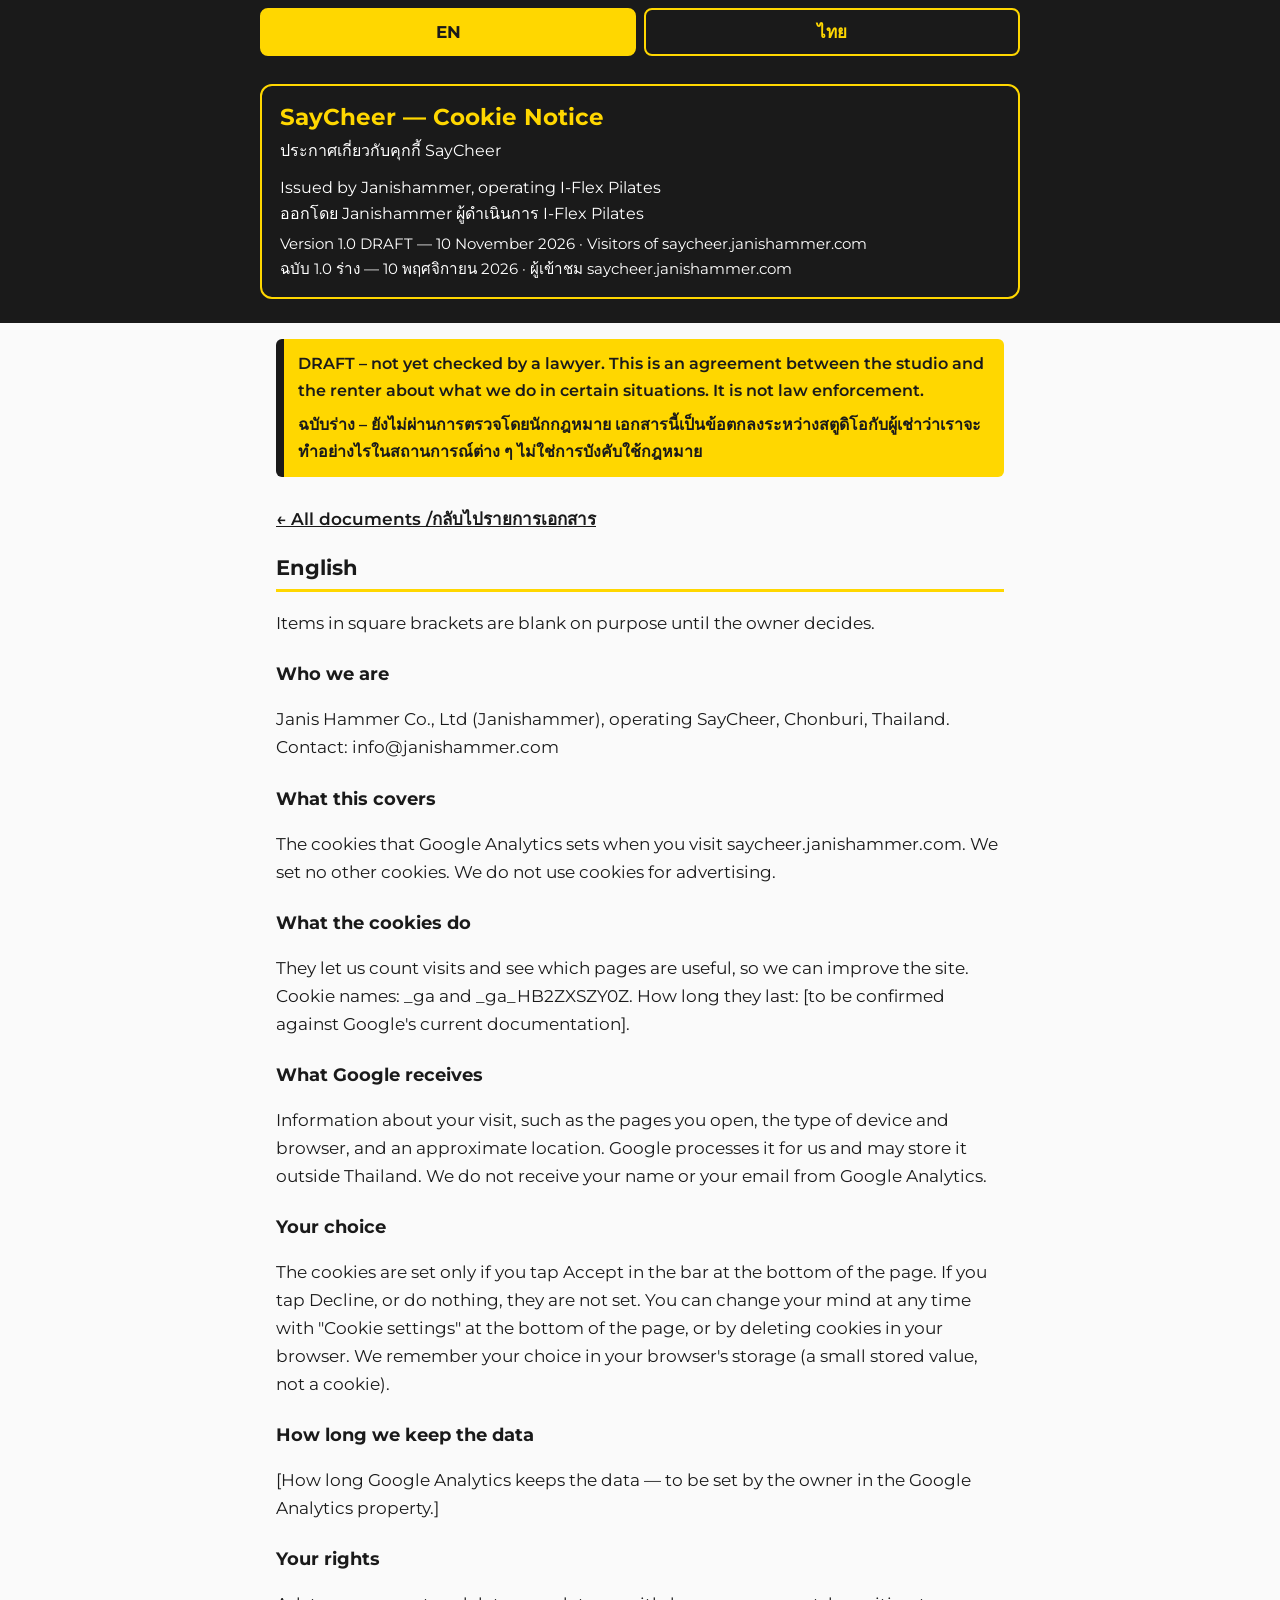
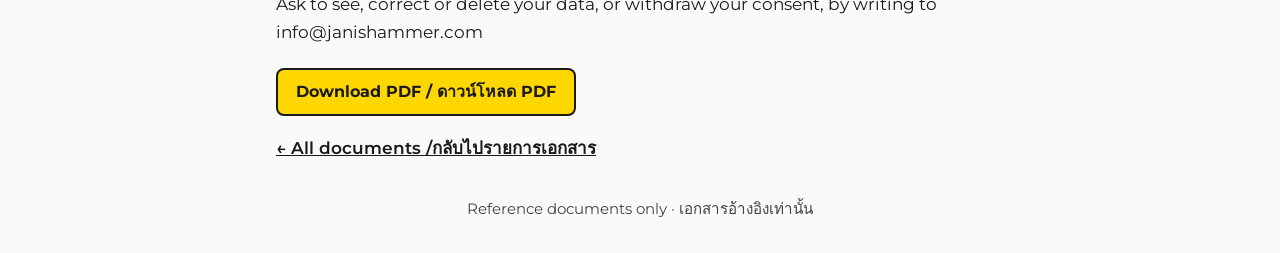
==== cookie-notice.html @ 92232b1c "Document Center: cookie notice (DRAFT), built page and PDF Order CC_SESSION_saycheer_cookie_v1b (Doc" ====
<!DOCTYPE html>
<html lang="en">
<head>
<meta charset="UTF-8">
<meta name="viewport" content="width=device-width, initial-scale=1">
<meta name="robots" content="noindex, nofollow">
<title>Cookie Notice — SayCheer Website | Janishammer Documents</title>
<meta name="description" content="Cookie Notice for saycheer.janishammer.com: the Google Analytics cookies set only if you accept, what they do, your choice and your rights. English and Thai.">
<link rel="canonical" href="https://docs.janishammer.com/cookie-notice">
<meta property="og:title" content="Cookie Notice — SayCheer Website | Janishammer Documents">
<meta property="og:description" content="Cookie Notice for saycheer.janishammer.com: the Google Analytics cookies set only if you accept, what they do, your choice and your rights. English and Thai.">
<meta property="og:url" content="https://docs.janishammer.com/cookie-notice">
<meta property="og:type" content="website">
<meta name="twitter:card" content="summary">
<meta name="twitter:title" content="Cookie Notice — SayCheer Website | Janishammer Documents">
<meta name="twitter:description" content="Cookie Notice for saycheer.janishammer.com: the Google Analytics cookies set only if you accept, what they do, your choice and your rights. English and Thai.">
<link rel="preconnect" href="https://fonts.googleapis.com">
<link rel="preconnect" href="https://fonts.gstatic.com" crossorigin>
<link rel="stylesheet" href="https://fonts.googleapis.com/css2?family=Montserrat:wght@400;600;700&display=swap">
<link rel="stylesheet" href="/assets/style.css">
</head>
<body>
<div class="langbar"><div class="inner">
<button type="button" id="b-en" aria-pressed="true">EN</button>
<button type="button" id="b-th" aria-pressed="false">ไทย</button>
</div></div>
<header class="band"><div class="card">
<h1>SayCheer — Cookie Notice</h1>
<p class="sub" lang="th">ประกาศเกี่ยวกับคุกกี้ SayCheer</p>
<p class="issuer">Issued by Janishammer, operating I-Flex Pilates<br><span lang="th">ออกโดย Janishammer ผู้ดำเนินการ I-Flex Pilates</span></p>
<p class="ver">Version 1.0 DRAFT — 10 November 2026 · Visitors of saycheer.janishammer.com<br><span lang="th">ฉบับ 1.0 ร่าง — 10 พฤศจิกายน 2026 · ผู้เข้าชม saycheer.janishammer.com</span></p>
</div></header>
<main>
<div class="banner" role="note"><p lang="en">DRAFT – not yet checked by a lawyer. This is an agreement between the studio and the renter about what we do in certain situations. It is not law enforcement.</p><p lang="th">ฉบับร่าง – ยังไม่ผ่านการตรวจโดยนักกฎหมาย เอกสารนี้เป็นข้อตกลงระหว่างสตูดิโอกับผู้เช่าว่าเราจะทำอย่างไรในสถานการณ์ต่าง ๆ ไม่ใช่การบังคับใช้กฎหมาย</p></div>
<a class="back" href="/">← All documents / <span lang="th">กลับไปรายการเอกสาร</span></a>
<section class="lang" id="en" lang="en">
<h2>English</h2>
<p>Items in square brackets are blank on purpose until the owner decides.</p>
<h3>Who we are</h3>
<p>Janis Hammer Co., Ltd (Janishammer), operating SayCheer, Chonburi, Thailand. Contact: info@janishammer.com</p>
<h3>What this covers</h3>
<p>The cookies that Google Analytics sets when you visit saycheer.janishammer.com. We set no other cookies. We do not use cookies for advertising.</p>
<h3>What the cookies do</h3>
<p>They let us count visits and see which pages are useful, so we can improve the site. Cookie names: _ga and _ga_HB2ZXSZY0Z. How long they last: [to be confirmed against Google's current documentation].</p>
<h3>What Google receives</h3>
<p>Information about your visit, such as the pages you open, the type of device and browser, and an approximate location. Google processes it for us and may store it outside Thailand. We do not receive your name or your email from Google Analytics.</p>
<h3>Your choice</h3>
<p>The cookies are set only if you tap Accept in the bar at the bottom of the page. If you tap Decline, or do nothing, they are not set. You can change your mind at any time with "Cookie settings" at the bottom of the page, or by deleting cookies in your browser. We remember your choice in your browser's storage (a small stored value, not a cookie).</p>
<h3>How long we keep the data</h3>
<p>[How long Google Analytics keeps the data — to be set by the owner in the Google Analytics property.]</p>
<h3>Your rights</h3>
<p>Ask to see, correct or delete your data, or withdraw your consent, by writing to info@janishammer.com</p>
</section>
<section class="lang" id="th" lang="th">
<h2>ภาษาไทย</h2>
<p>ข้อความในวงเล็บเหลี่ยมเว้นว่างไว้โดยเจตนา จนกว่าเจ้าของจะกำหนด</p>
<h3>เราคือใคร</h3>
<p>บริษัท จานิส แฮมเมอร์ จำกัด (Janishammer) ผู้ดำเนินการ SayCheer ชลบุรี ประเทศไทย ติดต่อ: info@janishammer.com</p>
<h3>ประกาศนี้ครอบคลุมอะไร</h3>
<p>คุกกี้ที่ Google Analytics ตั้งไว้เมื่อคุณเข้าชม saycheer.janishammer.com เราไม่ตั้งคุกกี้อื่น และไม่ใช้คุกกี้เพื่อการโฆษณา</p>
<h3>คุกกี้ทำอะไร</h3>
<p>ช่วยให้เรานับจำนวนผู้เข้าชมและดูว่าหน้าใดมีประโยชน์ เพื่อปรับปรุงเว็บไซต์ ชื่อคุกกี้: _ga และ _ga_HB2ZXSZY0Z อายุของคุกกี้: [รอยืนยันกับเอกสารล่าสุดของ Google]</p>
<h3>Google ได้รับข้อมูลอะไร</h3>
<p>ข้อมูลเกี่ยวกับการเข้าชมของคุณ เช่น หน้าที่เปิด ประเภทอุปกรณ์และเบราว์เซอร์ และตำแหน่งโดยประมาณ Google ประมวลผลข้อมูลนี้ให้เรา และอาจเก็บไว้นอกประเทศไทย เราไม่ได้รับชื่อหรืออีเมลของคุณจาก Google Analytics</p>
<h3>ทางเลือกของคุณ</h3>
<p>คุกกี้จะถูกตั้งก็ต่อเมื่อคุณกด "ยอมรับ" ในแถบด้านล่างของหน้า หากกด "ไม่ยอมรับ" หรือไม่ทำอะไร คุกกี้จะไม่ถูกตั้ง คุณเปลี่ยนใจได้ทุกเมื่อที่ "ตั้งค่าคุกกี้" ด้านล่างของหน้า หรือลบคุกกี้ในเบราว์เซอร์ เราจดจำทางเลือกของคุณไว้ในที่เก็บข้อมูลของเบราว์เซอร์ (ค่าขนาดเล็ก ไม่ใช่คุกกี้)</p>
<h3>เก็บข้อมูลนานแค่ไหน</h3>
<p>[ระยะเวลาที่ Google Analytics เก็บข้อมูล — เจ้าของกำหนดในพร็อพเพอร์ตี้ Google Analytics]</p>
<h3>สิทธิของคุณ</h3>
<p>ขอดู แก้ไข หรือลบข้อมูลของคุณ หรือถอนความยินยอม ได้โดยเขียนมาที่ info@janishammer.com</p>
</section>
<p class="dl"><a class="btn pdf" href="/pdf/cookie-notice.pdf" download>Download PDF / ดาวน์โหลด PDF</a></p>
<a class="back" href="/">← All documents / <span lang="th">กลับไปรายการเอกสาร</span></a>
</main>
<footer>Reference documents only · <span lang="th">เอกสารอ้างอิงเท่านั้น</span></footer>
<script>
(function () {
  document.documentElement.className += ' js';
  var en = document.getElementById('en'), th = document.getElementById('th');
  var bE = document.getElementById('b-en'), bT = document.getElementById('b-th');
  function show(l) {
    en.hidden = l !== 'en'; th.hidden = l !== 'th';
    bE.setAttribute('aria-pressed', l === 'en'); bT.setAttribute('aria-pressed', l === 'th');
  }
  bE.onclick = function () { show('en'); window.scrollTo(0, 0); };
  bT.onclick = function () { show('th'); window.scrollTo(0, 0); };
  show('en');
})();
</script>
</body>
</html>
---- assets/style.css ----
/* Document Center theme. Values read from i-flexthailand.com js/iflex-config.js (2026-11-03):
   primary #1A1A1A (black), secondary #FFD700 (gold), accent #FFFFFF, #fafafa off-white, #444 body-text grey; font Montserrat. */
:root {
  --primary: #1A1A1A;
  --secondary: #FFD700;
  --accent: #FFFFFF;
  --offwhite: #fafafa;
  --muted: #444;
  --font: 'Montserrat', 'Noto Sans Thai', 'Sarabun', 'Leelawadee UI', Tahoma, sans-serif;
}
* { box-sizing: border-box; }
html { -webkit-text-size-adjust: 100%; }
body { margin: 0; font-family: var(--font); font-size: 17px; line-height: 1.65; color: var(--primary); background: var(--offwhite); }
a { color: var(--primary); }
.band { background: var(--primary); padding: 20px 16px 24px; }
.card { max-width: 760px; margin: 0 auto; background: var(--primary); color: var(--secondary); border: 2px solid var(--secondary); border-radius: 12px; padding: 16px 18px; }
.card h1 { margin: 0; font-size: 1.45rem; line-height: 1.3; color: var(--secondary); }
.card .sub { margin: 6px 0 0; color: var(--accent); font-size: 1rem; }
.card .issuer { margin: 10px 0 0; color: var(--accent); font-size: 1rem; }
.card .ver { margin: 4px 0 0; color: var(--accent); font-size: 0.95rem; }
main { max-width: 760px; margin: 0 auto; padding: 16px; }
.banner { background: var(--secondary); color: var(--primary); border-left: 8px solid var(--primary); border-radius: 6px; padding: 12px 14px; margin: 0 0 18px; font-size: 1rem; font-weight: 600; }
.banner p { margin: 0 0 8px; }
.banner p:last-child { margin: 0; }
.biz { font-size: 1.25rem; margin: 22px 0 10px; }
.doc { background: var(--accent); border: 1px solid var(--primary); border-radius: 10px; padding: 14px 16px; margin: 0 0 14px; }
.doc h3 { margin: 0; font-size: 1.1rem; line-height: 1.35; }
.doc .th { margin: 2px 0 12px; color: var(--muted); }
.btns { display: flex; flex-wrap: wrap; gap: 10px; }
.btn { display: inline-flex; align-items: center; justify-content: center; min-height: 48px; padding: 8px 18px; border-radius: 8px; font-weight: 700; text-decoration: none; border: 2px solid var(--primary); font-size: 1rem; }
.btn.read { background: var(--primary); color: var(--secondary); }
.btn.pdf { background: var(--secondary); color: var(--primary); }
.back { display: inline-flex; align-items: center; min-height: 48px; font-weight: 600; }
footer { max-width: 760px; margin: 0 auto; padding: 8px 16px 32px; color: var(--muted); font-size: 0.95rem; text-align: center; }
.noscript { background: var(--accent); border: 1px solid var(--primary); padding: 12px 14px; border-radius: 6px; }
/* read pages */
.langbar { position: sticky; top: 0; z-index: 5; background: var(--primary); padding: 8px 16px; display: none; }
.js .langbar { display: block; }
.langbar .inner { max-width: 760px; margin: 0 auto; display: flex; gap: 8px; }
.langbar button { flex: 1; min-height: 48px; font: inherit; font-weight: 700; border-radius: 8px; border: 2px solid var(--secondary); background: var(--primary); color: var(--secondary); cursor: pointer; }
.langbar button[aria-pressed="true"] { background: var(--secondary); color: var(--primary); }
.js .lang[hidden] { display: none; }
.lang h2 { font-size: 1.3rem; margin: 8px 0 12px; border-bottom: 3px solid var(--secondary); padding-bottom: 4px; }
.lang h3 { font-size: 1.1rem; margin: 22px 0 6px; }
.lang ul { padding-left: 22px; margin: 6px 0 12px; }
.lang li { margin: 0 0 8px; }
.lang li.check { list-style: none; margin-left: -22px; padding-left: 36px; position: relative; }
.lang li.check::before { content: ""; position: absolute; left: 4px; top: 0.35em; width: 18px; height: 18px; border: 2px solid var(--primary); border-radius: 3px; background: var(--accent); }
.lang blockquote { margin: 12px 0; padding: 8px 14px; border-left: 6px solid var(--secondary); background: var(--accent); }
.lang hr { border: 0; border-top: 2px solid var(--secondary); margin: 18px 0; }
.dl { margin: 22px 0 8px; }
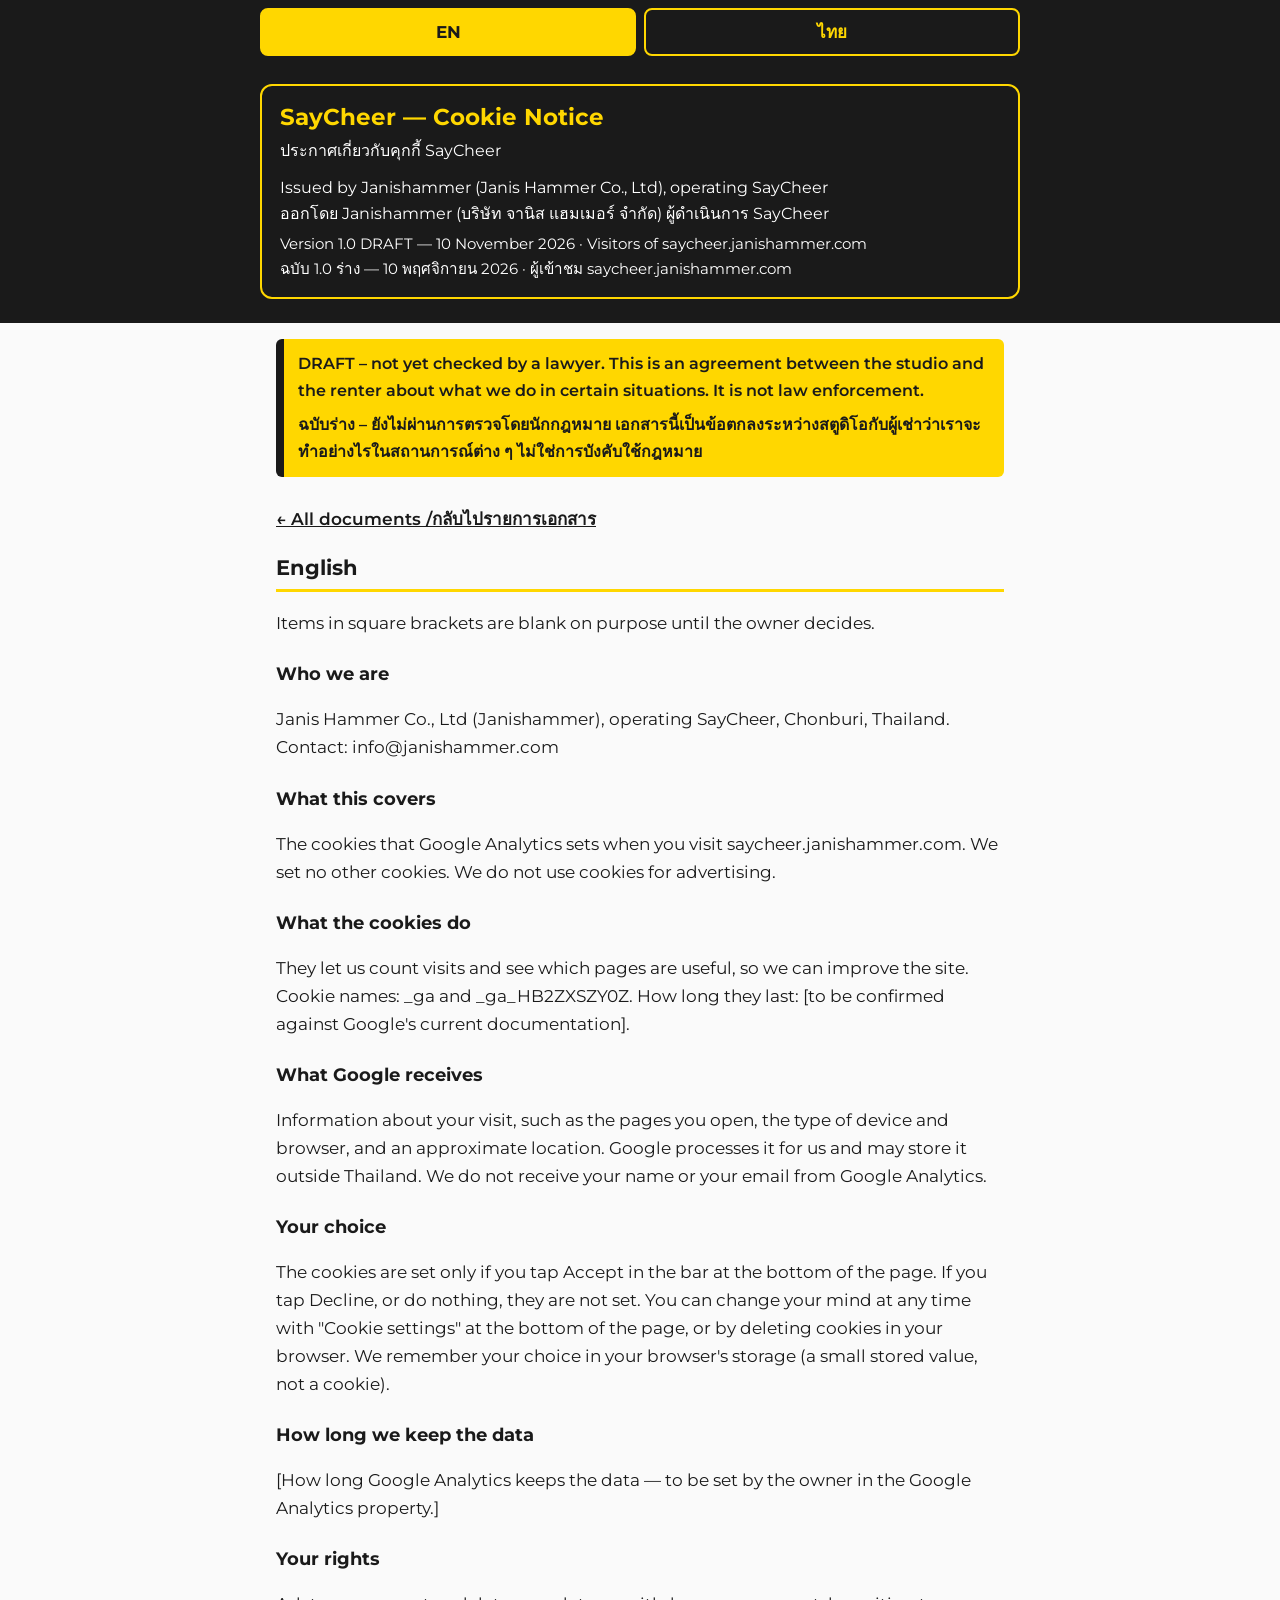
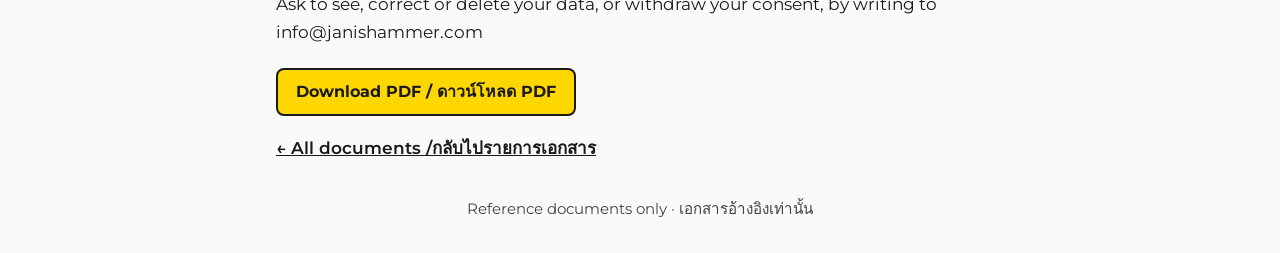
==== commit 4d8c75aa: "Document Center: cookie notice names SayCheer as issuer (optional per-document issuer) Addendum Task" ====
--- a/cookie-notice.html
+++ b/cookie-notice.html
@@ -27,7 +27,7 @@
 <header class="band"><div class="card">
 <h1>SayCheer — Cookie Notice</h1>
 <p class="sub" lang="th">ประกาศเกี่ยวกับคุกกี้ SayCheer</p>
-<p class="issuer">Issued by Janishammer, operating I-Flex Pilates<br><span lang="th">ออกโดย Janishammer ผู้ดำเนินการ I-Flex Pilates</span></p>
+<p class="issuer">Issued by Janishammer (Janis Hammer Co., Ltd), operating SayCheer<br><span lang="th">ออกโดย Janishammer (บริษัท จานิส แฮมเมอร์ จำกัด) ผู้ดำเนินการ SayCheer</span></p>
 <p class="ver">Version 1.0 DRAFT — 10 November 2026 · Visitors of saycheer.janishammer.com<br><span lang="th">ฉบับ 1.0 ร่าง — 10 พฤศจิกายน 2026 · ผู้เข้าชม saycheer.janishammer.com</span></p>
 </div></header>
 <main>
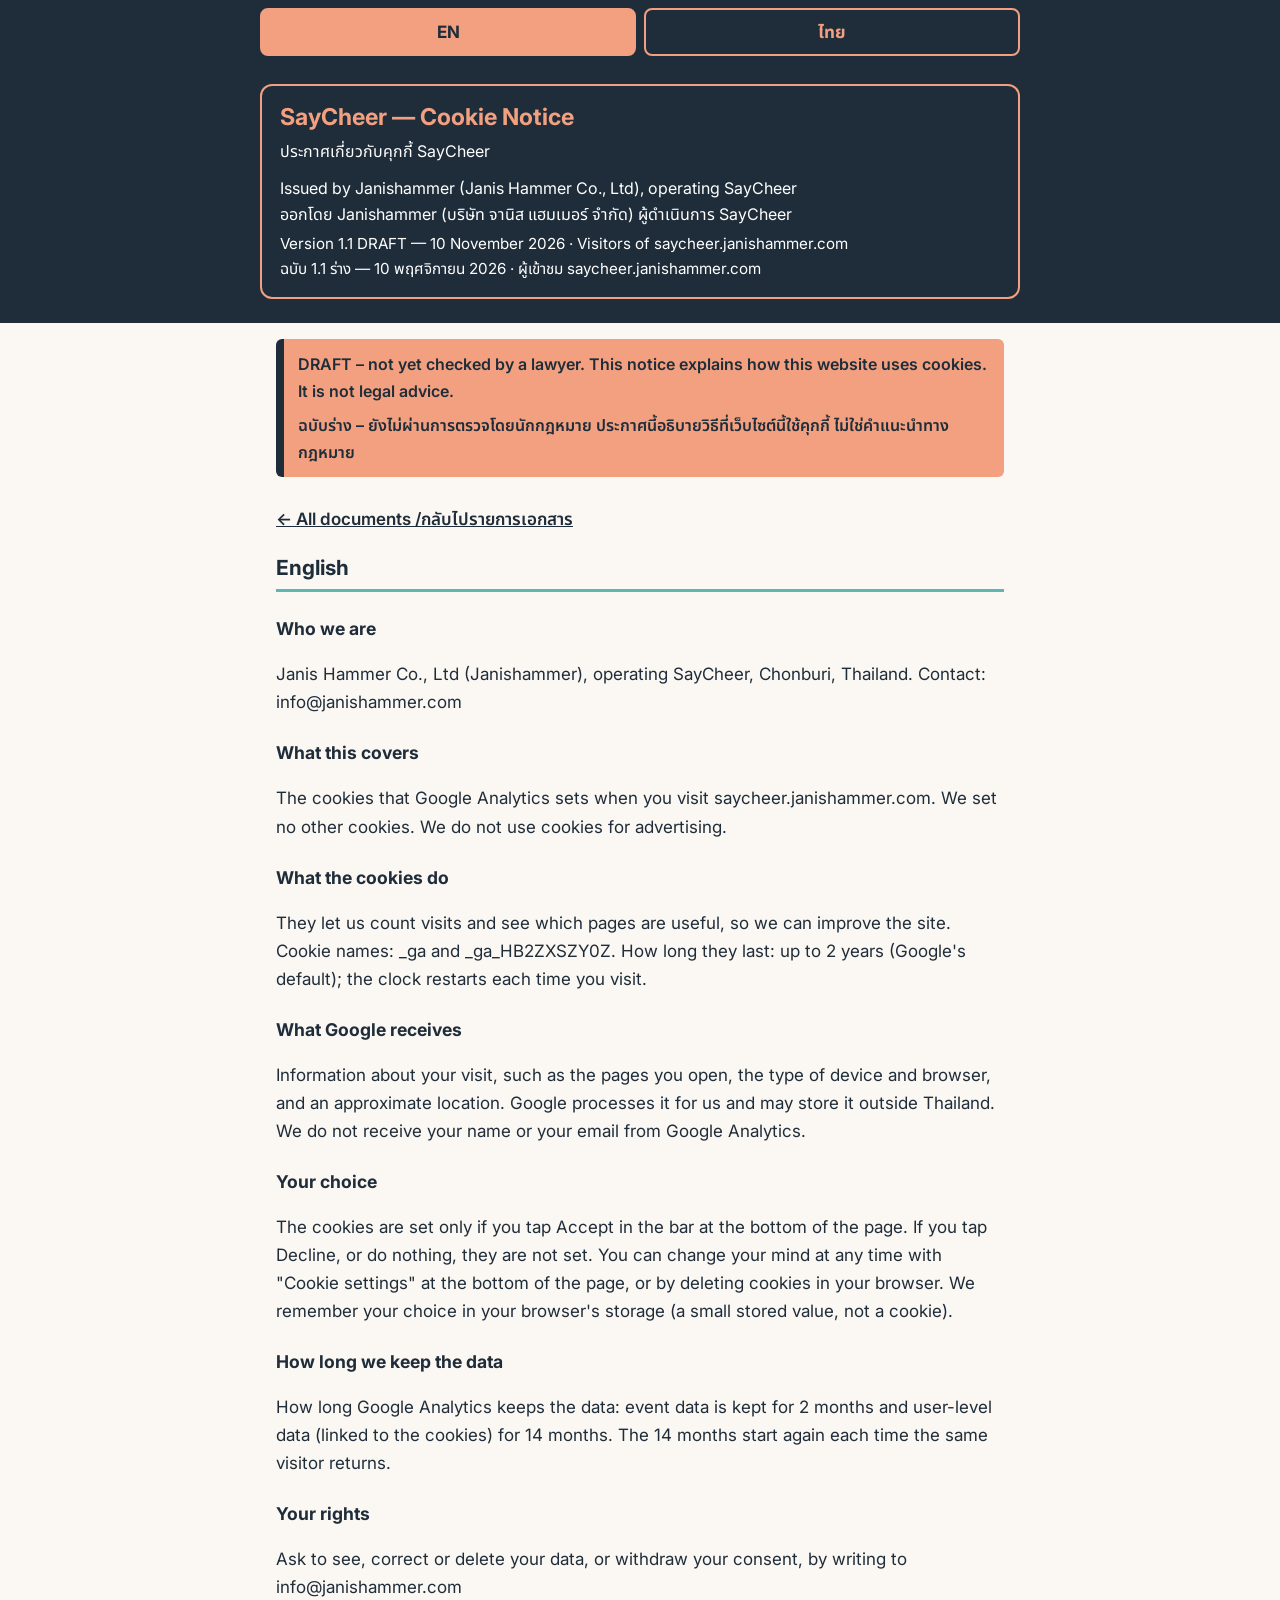
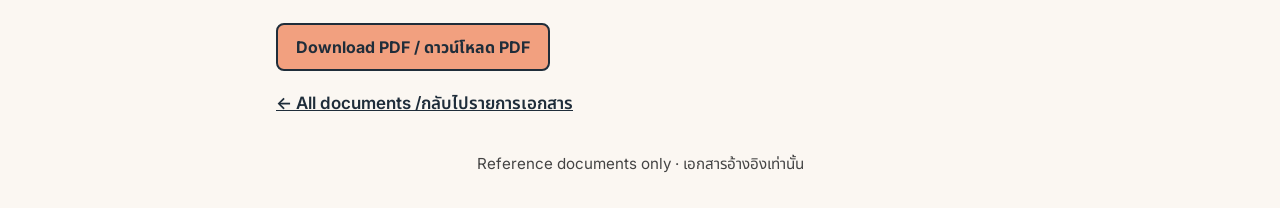
==== commit 5bf39aed: "Document Center: per-business issuer, banner and theme; SayCheer cookie notice v1.1 Each business in" ====
--- a/cookie-notice.html
+++ b/cookie-notice.html
@@ -18,6 +18,8 @@
 <link rel="preconnect" href="https://fonts.gstatic.com" crossorigin>
 <link rel="stylesheet" href="https://fonts.googleapis.com/css2?family=Montserrat:wght@400;600;700&display=swap">
 <link rel="stylesheet" href="/assets/style.css">
+<link rel="stylesheet" href="https://fonts.googleapis.com/css2?family=Inter:wght@400;600;700&family=Noto+Sans+Thai:wght@400;600;700&display=swap">
+<link rel="stylesheet" href="/assets/theme-saycheer.css">
 </head>
 <body>
 <div class="langbar"><div class="inner">
@@ -28,44 +30,42 @@
 <h1>SayCheer — Cookie Notice</h1>
 <p class="sub" lang="th">ประกาศเกี่ยวกับคุกกี้ SayCheer</p>
 <p class="issuer">Issued by Janishammer (Janis Hammer Co., Ltd), operating SayCheer<br><span lang="th">ออกโดย Janishammer (บริษัท จานิส แฮมเมอร์ จำกัด) ผู้ดำเนินการ SayCheer</span></p>
-<p class="ver">Version 1.0 DRAFT — 10 November 2026 · Visitors of saycheer.janishammer.com<br><span lang="th">ฉบับ 1.0 ร่าง — 10 พฤศจิกายน 2026 · ผู้เข้าชม saycheer.janishammer.com</span></p>
+<p class="ver">Version 1.1 DRAFT — 10 November 2026 · Visitors of saycheer.janishammer.com<br><span lang="th">ฉบับ 1.1 ร่าง — 10 พฤศจิกายน 2026 · ผู้เข้าชม saycheer.janishammer.com</span></p>
 </div></header>
 <main>
-<div class="banner" role="note"><p lang="en">DRAFT – not yet checked by a lawyer. This is an agreement between the studio and the renter about what we do in certain situations. It is not law enforcement.</p><p lang="th">ฉบับร่าง – ยังไม่ผ่านการตรวจโดยนักกฎหมาย เอกสารนี้เป็นข้อตกลงระหว่างสตูดิโอกับผู้เช่าว่าเราจะทำอย่างไรในสถานการณ์ต่าง ๆ ไม่ใช่การบังคับใช้กฎหมาย</p></div>
+<div class="banner" role="note"><p lang="en">DRAFT – not yet checked by a lawyer. This notice explains how this website uses cookies. It is not legal advice.</p><p lang="th">ฉบับร่าง – ยังไม่ผ่านการตรวจโดยนักกฎหมาย ประกาศนี้อธิบายวิธีที่เว็บไซต์นี้ใช้คุกกี้ ไม่ใช่คำแนะนำทางกฎหมาย</p></div>
 <a class="back" href="/">← All documents / <span lang="th">กลับไปรายการเอกสาร</span></a>
 <section class="lang" id="en" lang="en">
 <h2>English</h2>
-<p>Items in square brackets are blank on purpose until the owner decides.</p>
 <h3>Who we are</h3>
 <p>Janis Hammer Co., Ltd (Janishammer), operating SayCheer, Chonburi, Thailand. Contact: info@janishammer.com</p>
 <h3>What this covers</h3>
 <p>The cookies that Google Analytics sets when you visit saycheer.janishammer.com. We set no other cookies. We do not use cookies for advertising.</p>
 <h3>What the cookies do</h3>
-<p>They let us count visits and see which pages are useful, so we can improve the site. Cookie names: _ga and _ga_HB2ZXSZY0Z. How long they last: [to be confirmed against Google's current documentation].</p>
+<p>They let us count visits and see which pages are useful, so we can improve the site. Cookie names: _ga and _ga_HB2ZXSZY0Z. How long they last: up to 2 years (Google's default); the clock restarts each time you visit.</p>
 <h3>What Google receives</h3>
 <p>Information about your visit, such as the pages you open, the type of device and browser, and an approximate location. Google processes it for us and may store it outside Thailand. We do not receive your name or your email from Google Analytics.</p>
 <h3>Your choice</h3>
 <p>The cookies are set only if you tap Accept in the bar at the bottom of the page. If you tap Decline, or do nothing, they are not set. You can change your mind at any time with "Cookie settings" at the bottom of the page, or by deleting cookies in your browser. We remember your choice in your browser's storage (a small stored value, not a cookie).</p>
 <h3>How long we keep the data</h3>
-<p>[How long Google Analytics keeps the data — to be set by the owner in the Google Analytics property.]</p>
+<p>How long Google Analytics keeps the data: event data is kept for 2 months and user-level data (linked to the cookies) for 14 months. The 14 months start again each time the same visitor returns.</p>
 <h3>Your rights</h3>
 <p>Ask to see, correct or delete your data, or withdraw your consent, by writing to info@janishammer.com</p>
 </section>
 <section class="lang" id="th" lang="th">
 <h2>ภาษาไทย</h2>
-<p>ข้อความในวงเล็บเหลี่ยมเว้นว่างไว้โดยเจตนา จนกว่าเจ้าของจะกำหนด</p>
 <h3>เราคือใคร</h3>
 <p>บริษัท จานิส แฮมเมอร์ จำกัด (Janishammer) ผู้ดำเนินการ SayCheer ชลบุรี ประเทศไทย ติดต่อ: info@janishammer.com</p>
 <h3>ประกาศนี้ครอบคลุมอะไร</h3>
 <p>คุกกี้ที่ Google Analytics ตั้งไว้เมื่อคุณเข้าชม saycheer.janishammer.com เราไม่ตั้งคุกกี้อื่น และไม่ใช้คุกกี้เพื่อการโฆษณา</p>
 <h3>คุกกี้ทำอะไร</h3>
-<p>ช่วยให้เรานับจำนวนผู้เข้าชมและดูว่าหน้าใดมีประโยชน์ เพื่อปรับปรุงเว็บไซต์ ชื่อคุกกี้: _ga และ _ga_HB2ZXSZY0Z อายุของคุกกี้: [รอยืนยันกับเอกสารล่าสุดของ Google]</p>
+<p>ช่วยให้เรานับจำนวนผู้เข้าชมและดูว่าหน้าใดมีประโยชน์ เพื่อปรับปรุงเว็บไซต์ ชื่อคุกกี้: _ga และ _ga_HB2ZXSZY0Z ระยะเวลาที่คุกกี้อยู่: สูงสุด 2 ปีตามค่าเริ่มต้นของ Google และจะนับใหม่ทุกครั้งที่คุณกลับมาเยี่ยมชม</p>
 <h3>Google ได้รับข้อมูลอะไร</h3>
 <p>ข้อมูลเกี่ยวกับการเข้าชมของคุณ เช่น หน้าที่เปิด ประเภทอุปกรณ์และเบราว์เซอร์ และตำแหน่งโดยประมาณ Google ประมวลผลข้อมูลนี้ให้เรา และอาจเก็บไว้นอกประเทศไทย เราไม่ได้รับชื่อหรืออีเมลของคุณจาก Google Analytics</p>
 <h3>ทางเลือกของคุณ</h3>
 <p>คุกกี้จะถูกตั้งก็ต่อเมื่อคุณกด "ยอมรับ" ในแถบด้านล่างของหน้า หากกด "ไม่ยอมรับ" หรือไม่ทำอะไร คุกกี้จะไม่ถูกตั้ง คุณเปลี่ยนใจได้ทุกเมื่อที่ "ตั้งค่าคุกกี้" ด้านล่างของหน้า หรือลบคุกกี้ในเบราว์เซอร์ เราจดจำทางเลือกของคุณไว้ในที่เก็บข้อมูลของเบราว์เซอร์ (ค่าขนาดเล็ก ไม่ใช่คุกกี้)</p>
 <h3>เก็บข้อมูลนานแค่ไหน</h3>
-<p>[ระยะเวลาที่ Google Analytics เก็บข้อมูล — เจ้าของกำหนดในพร็อพเพอร์ตี้ Google Analytics]</p>
+<p>ระยะเวลาที่ Google Analytics เก็บข้อมูล: ข้อมูลเหตุการณ์เก็บไว้ 2 เดือน และข้อมูลระดับผู้ใช้ (ที่เชื่อมกับคุกกี้) เก็บไว้ 14 เดือน โดยระยะ 14 เดือนจะเริ่มนับใหม่ทุกครั้งที่ผู้เข้าชมคนเดิมกลับมา</p>
 <h3>สิทธิของคุณ</h3>
 <p>ขอดู แก้ไข หรือลบข้อมูลของคุณ หรือถอนความยินยอม ได้โดยเขียนมาที่ info@janishammer.com</p>
 </section>
--- a/assets/theme-saycheer.css
+++ b/assets/theme-saycheer.css
@@ -0,0 +1,13 @@
+/* Theme of business 'saycheer'. GENERATED by tools/build_docs.py from documents.json — never hand-edit. */
+:root {
+  --primary: #1F2D3A;
+  --secondary: #F2A07F;
+  --accent: #FFFFFF;
+  --offwhite: #FBF7F2;
+  --muted: #444444;
+  --font: 'Inter', 'Noto Sans Thai', 'Sarabun', 'Leelawadee UI', Tahoma, sans-serif;
+  --highlight: #5BB8B0;
+}
+.lang h2 { border-bottom-color: var(--highlight); }
+.lang hr { border-top-color: var(--highlight); }
+.lang blockquote { border-left-color: var(--highlight); }
